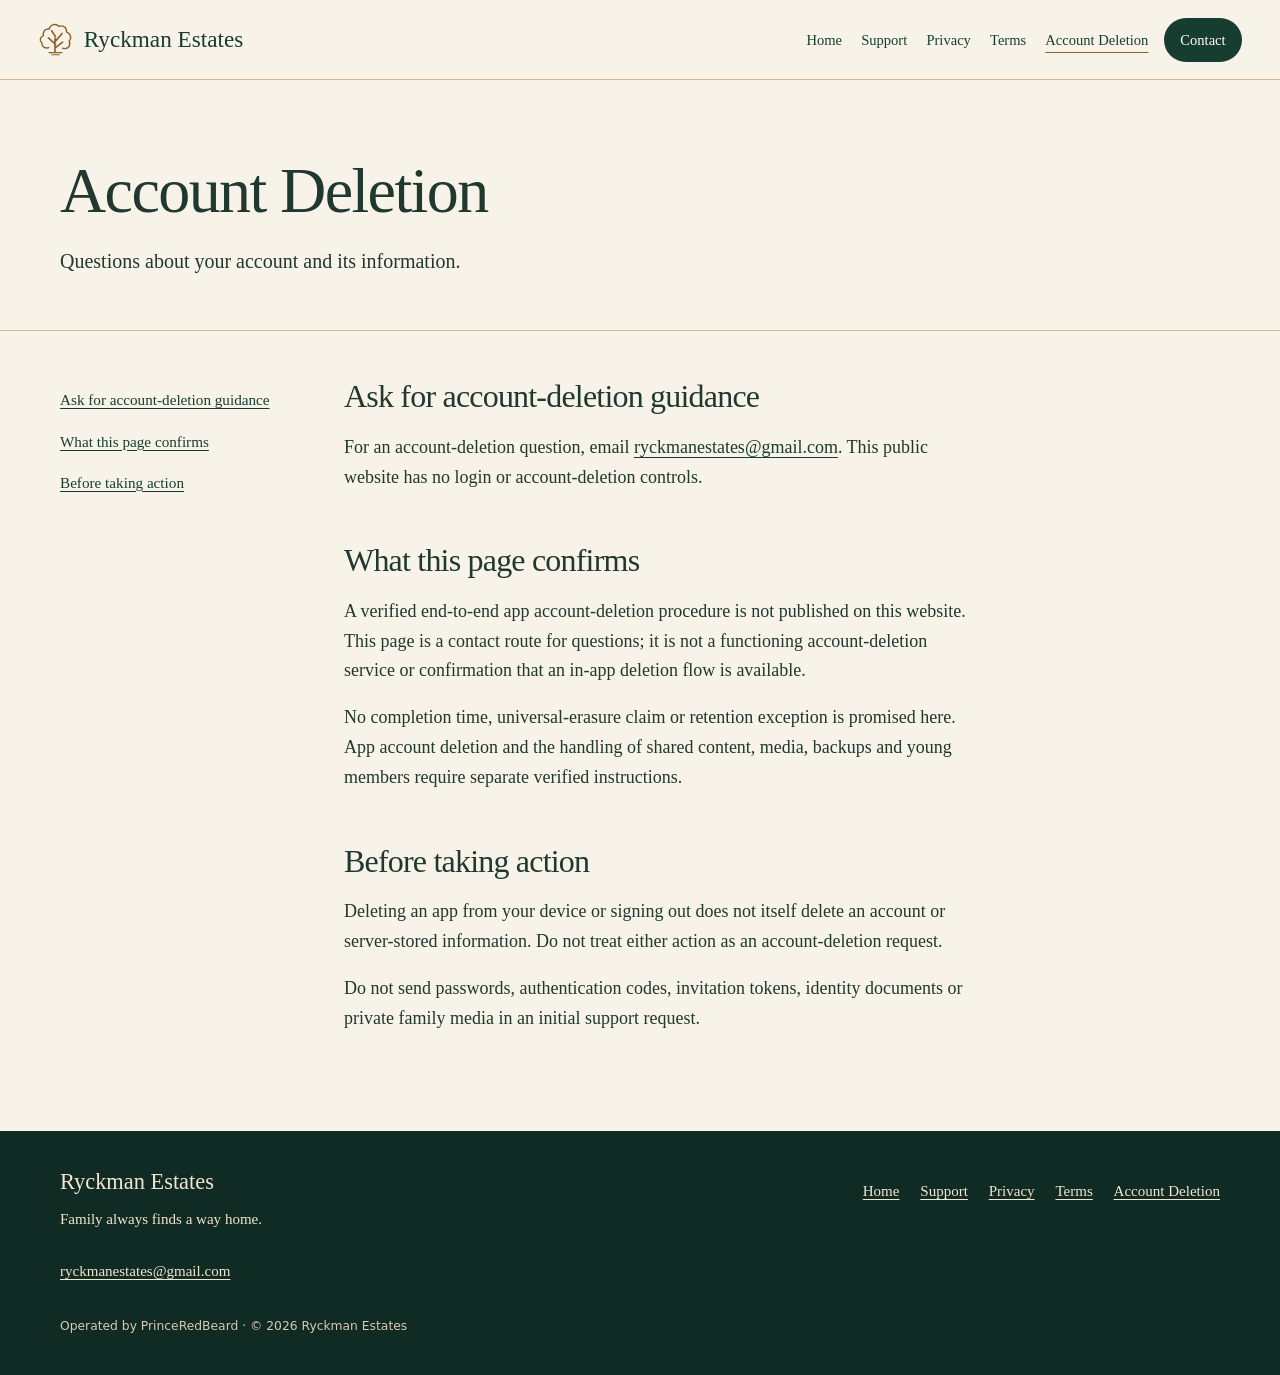
==== docs/account-deletion/index.html @ 8450f485 "Publish full Ryckman Estates website with scoped public information" ====
<!doctype html>
<html lang="en"><head><meta charset="utf-8"><meta name="viewport" content="width=device-width,initial-scale=1"><title>Account Deletion · Ryckman Estates</title><meta name="description" content="Questions about your account and its information."><meta name="robots" content="index,follow"><meta name="theme-color" content="#173d31"><meta property="og:title" content="Account Deletion · Ryckman Estates"><meta property="og:description" content="Questions about your account and its information."><meta property="og:type" content="website"><link rel="icon" href="../assets/img/crest.svg" type="image/svg+xml"><link rel="stylesheet" href="../assets/css/site.css"><link rel="canonical" href="https://davidryckman.github.io/ryckman-estates-site/account-deletion/"><meta property="og:url" content="https://davidryckman.github.io/ryckman-estates-site/account-deletion/"></head>
<body><a class="skip-link" href="#main">Skip to content</a><header class="site-header"><div class="header-inner"><a class="brand" href="../index.html" aria-label="Ryckman Estates home"><img src="../assets/img/crest.svg" alt="" width="35" height="40"><span>Ryckman Estates</span></a><nav class="site-nav" aria-label="Main navigation"><a href="../index.html">Home</a><a href="../support/">Support</a><a href="../privacy/">Privacy</a><a href="../terms/">Terms</a><a href="../account-deletion/" aria-current="page">Account Deletion</a><a class="contact-link" href="mailto:ryckmanestates@gmail.com">Contact</a></nav></div></header><main id="main"><div class="content-header"><div class="wrap"><h1>Account Deletion</h1><p>Questions about your account and its information.</p></div></div><div class="wrap content-layout"><nav class="page-toc" aria-label="On this page"><a href="#contact">Ask for account-deletion guidance</a><a href="#scope">What this page confirms</a><a href="#before">Before taking action</a></nav><article class="page-copy"><section id="contact"><h2>Ask for account-deletion guidance</h2><p>For an account-deletion question, email <a href="mailto:ryckmanestates@gmail.com">ryckmanestates@gmail.com</a>. This public website has no login or account-deletion controls.</p></section><section id="scope"><h2>What this page confirms</h2><p>A verified end-to-end app account-deletion procedure is not published on this website. This page is a contact route for questions; it is not a functioning account-deletion service or confirmation that an in-app deletion flow is available.</p><p>No completion time, universal-erasure claim or retention exception is promised here. App account deletion and the handling of shared content, media, backups and young members require separate verified instructions.</p></section><section id="before"><h2>Before taking action</h2><p>Deleting an app from your device or signing out does not itself delete an account or server-stored information. Do not treat either action as an account-deletion request.</p><p>Do not send passwords, authentication codes, invitation tokens, identity documents or private family media in an initial support request.</p></section></article></div></main><footer class="site-footer"><div class="wrap"><div class="footer-inner"><div><p class="footer-brand">Ryckman Estates</p><p>Family always finds a way home.</p><a href="mailto:ryckmanestates@gmail.com">ryckmanestates@gmail.com</a></div><nav class="footer-nav" aria-label="Footer navigation"><a href="../index.html">Home</a><a href="../support/">Support</a><a href="../privacy/">Privacy</a><a href="../terms/">Terms</a><a href="../account-deletion/">Account Deletion</a></nav></div><p class="footer-meta">Operated by PrinceRedBeard · © 2026 Ryckman Estates</p></div></footer></body></html>
---- docs/assets/css/site.css ----
@charset "UTF-8";
:root{--forest:#173d31;--forest-deep:#102b24;--paper:#f8f3e8;--paper-deep:#eee3ce;--ink:#20382f;--muted:#586255;--gold:#8a622a;--line:#cbb995;--white:#fffdf7;--body:Georgia,'Times New Roman',serif;--ui:system-ui,-apple-system,BlinkMacSystemFont,'Segoe UI',sans-serif;--measure:70ch;--radius:14px;--shadow:0 12px 30px rgb(36 31 18 / .13)}
*{box-sizing:border-box}html{scroll-behavior:smooth;scroll-padding-top:1.5rem}body{margin:0;background:var(--paper);color:var(--ink);font:1.125rem/1.65 var(--body);text-rendering:optimizeLegibility}::selection{background:#d9bc83;color:var(--forest-deep)}a{color:var(--forest);text-underline-offset:.22em;text-decoration-thickness:1px}a:hover{text-decoration-thickness:2px}button,a,input,summary{ -webkit-tap-highlight-color:rgb(138 98 42 / .18)}:focus-visible{outline:3px solid var(--gold);outline-offset:5px}img,svg{max-width:100%}img{height:auto}p{margin:0 0 1.1rem}h1,h2,h3{font-weight:400;line-height:1.12;letter-spacing:-.025em;margin:0 0 1.1rem;text-wrap:balance}h1{font-size:clamp(2.6rem,5vw,4.8rem)}h2{font-size:clamp(2rem,3.5vw,3.3rem)}h3{font-size:1.5rem}ul,ol{padding-left:1.25rem}li+li{margin-top:.55rem}small{font-size:.86rem}.skip-link{position:absolute;top:.5rem;left:1rem;z-index:50;transform:translateY(-180%);padding:.6rem 1rem;background:var(--forest);color:white}.skip-link:focus{transform:none}.review-ribbon{background:var(--forest-deep);color:#f9efda;text-align:center;padding:.45rem 1rem;font: .75rem/1.5 var(--ui);letter-spacing:.035em}.site-header{background:var(--paper);border-bottom:1px solid var(--line)}.header-inner{max-width:1320px;margin:auto;display:flex;align-items:center;justify-content:space-between;gap:1rem;padding:1.1rem 3vw}.brand{display:flex;align-items:center;gap:.65rem;color:var(--forest);text-decoration:none;font-size:1.45rem;line-height:1.05;white-space:nowrap}.brand img{width:35px;height:40px;flex:none}.site-nav{display:flex;flex-wrap:wrap;gap:.25rem .8rem;align-items:center;font-size:.91rem}.site-nav a{padding:.55rem .2rem;text-decoration:none;min-height:44px;display:inline-flex;align-items:center}.site-nav a:hover,.site-nav a[aria-current=page]{text-decoration:underline;text-decoration-color:var(--gold);text-underline-offset:.5em}.site-nav .contact-link{background:var(--forest);color:var(--white);padding:.55rem 1rem;border-radius:24px}.site-nav .contact-link:hover{background:var(--forest-deep);text-decoration:none}.wrap{width:min(1160px,calc(100% - 3rem));margin:auto}.narrow{max-width:var(--measure)}.button{display:inline-flex;align-items:center;justify-content:center;gap:.7rem;min-height:48px;padding:.8rem 1.5rem;border:1px solid var(--forest);border-radius:9px;background:var(--forest);color:var(--white);font-size:1.02rem;text-decoration:none;text-align:center}.button:hover{background:var(--forest-deep);color:white;text-decoration:none}.button.secondary{background:transparent;color:var(--forest)}.button.secondary:hover{background:var(--paper-deep)}.actions{display:flex;flex-wrap:wrap;gap:.8rem;align-items:center}.crest-lockup{display:flex;align-items:center;justify-content:center;gap:1.1rem;margin:0 auto 1.2rem;width:240px}.crest-lockup:before,.crest-lockup:after{content:"";height:1px;background:var(--gold);flex:1}.crest-lockup img{width:57px;height:57px}.prelaunch{min-height:70vh;display:grid;place-items:center;padding:5rem 1.5rem 6rem;text-align:center;background:var(--paper)}.prelaunch .intro{max-width:620px}.prelaunch h1{margin:.6rem 0 1.4rem}.brand-line{font-size:.88rem;letter-spacing:.14em;text-transform:uppercase;color:var(--gold);margin-bottom:2.7rem}.prelaunch .lead{font-size:1.35rem;max-width:33ch;margin:0 auto 1.5rem}.prelaunch .actions{justify-content:center;margin-top:2rem}.availability{font: .86rem/1.65 var(--ui);color:var(--muted);margin-top:1.4rem}.site-footer{padding:2.4rem 0;background:var(--forest-deep);color:#f2e6ce;font-size:.94rem}.footer-inner{display:flex;flex-wrap:wrap;gap:1.8rem 3rem;justify-content:space-between;align-items:flex-start}.site-footer a{color:#f2e6ce}.footer-brand{font-size:1.4rem;line-height:1.2;margin-bottom:.65rem}.footer-nav{display:flex;flex-wrap:wrap;gap:.8rem 1.3rem}.footer-meta{font: .77rem/1.6 var(--ui);margin:1.5rem 0 0;color:#d6cab3}.content-header{padding:4.7rem 0 2.2rem;border-bottom:1px solid var(--line)}.content-header p{font-size:1.25rem;max-width:57ch}.content-layout{display:grid;grid-template-columns:220px minmax(0,1fr);gap:4rem;padding:3rem 0 5rem}.page-toc{font-size:.95rem;align-self:start;position:sticky;top:2rem}.page-toc strong{font-family:var(--ui);font-weight:600;font-size:.8rem}.page-toc a{display:block;padding:.5rem 0;min-height:40px}.page-copy{max-width:var(--measure);min-width:0}.page-copy section+section{margin-top:3.2rem}.page-copy h2{font-size:2rem}.page-copy h3{font-size:1.25rem;font-weight:bold;margin-top:1.5rem}.page-copy p{overflow-wrap:break-word}.review-note{background:var(--paper-deep);padding:1.3rem 1.5rem;border-radius:var(--radius);font-size:1rem;margin-bottom:2.5rem}.review-note strong{display:block;margin-bottom:.35rem}.review-note p:last-child{margin-bottom:0}.contact-block{padding:1.7rem 0;border-top:1px solid var(--line);margin-top:2rem}.contact-block a{overflow-wrap:anywhere}.contact-block h2{font-size:1.7rem}.faq{border-top:1px solid var(--line);padding:1.2rem 0}.faq:last-child{border-bottom:1px solid var(--line)}summary{cursor:pointer;font-size:1.25rem;min-height:44px;padding:.25rem 1.5rem .25rem 0}details[open] summary{margin-bottom:.9rem}.error-page{min-height:65vh;display:grid;align-content:center;padding:5rem 0}.error-page p{max-width:50ch}.error-page .actions{margin-top:1.5rem}

@media(max-width:1050px){.header-inner{flex-direction:column;padding:1rem 1.5rem}.site-nav{justify-content:center}.content-layout{grid-template-columns:180px minmax(0,1fr);gap:2.5rem}}
@media(max-width:720px){body{font-size:1.0625rem}.wrap{width:calc(100% - 2.5rem)}.header-inner{padding:.8rem 1rem;gap:.65rem}.brand{font-size:1.35rem}.brand img{width:29px;height:32px}.site-nav{gap:0 .65rem;font-size:.83rem}.site-nav a{padding:.4rem .1rem}.site-nav .contact-link{padding:.4rem .8rem}.review-ribbon{font-size:.75rem;padding:.35rem .7rem}.prelaunch{min-height:65vh;padding:3.8rem 1.25rem 4.7rem}.prelaunch .lead{font-size:1.2rem}.brand-line{font-size:.7rem;letter-spacing:.1em}.prelaunch h1{font-size:2.9rem}.content-header{padding:3rem 0 1.6rem}.content-header h1{font-size:2.65rem}.content-header p{font-size:1.15rem}.content-layout{display:block;padding-top:1.6rem}.page-toc{position:static;border-bottom:1px solid var(--line);padding-bottom:1.3rem;margin-bottom:2rem}.page-toc a{display:inline-block;padding:.35rem .9rem .35rem 0;min-height:44px}.page-toc strong{display:block;margin-bottom:.6rem}.page-copy h2{font-size:1.7rem}.review-note{padding:1.2rem}.footer-inner{gap:2rem}.footer-nav{font-size:.9rem;gap:.75rem 1.2rem}.site-footer{padding:2rem 0}.actions{align-items:stretch}.actions .button{flex:1 1 auto}}
@media(prefers-reduced-motion:reduce){html{scroll-behavior:auto}*,*:before,*:after{animation:none!important;transition:none!important}}
.site-footer a{display:inline-flex;align-items:center;min-height:44px}
.site-footer :focus-visible{outline-color:#f2e6ce}
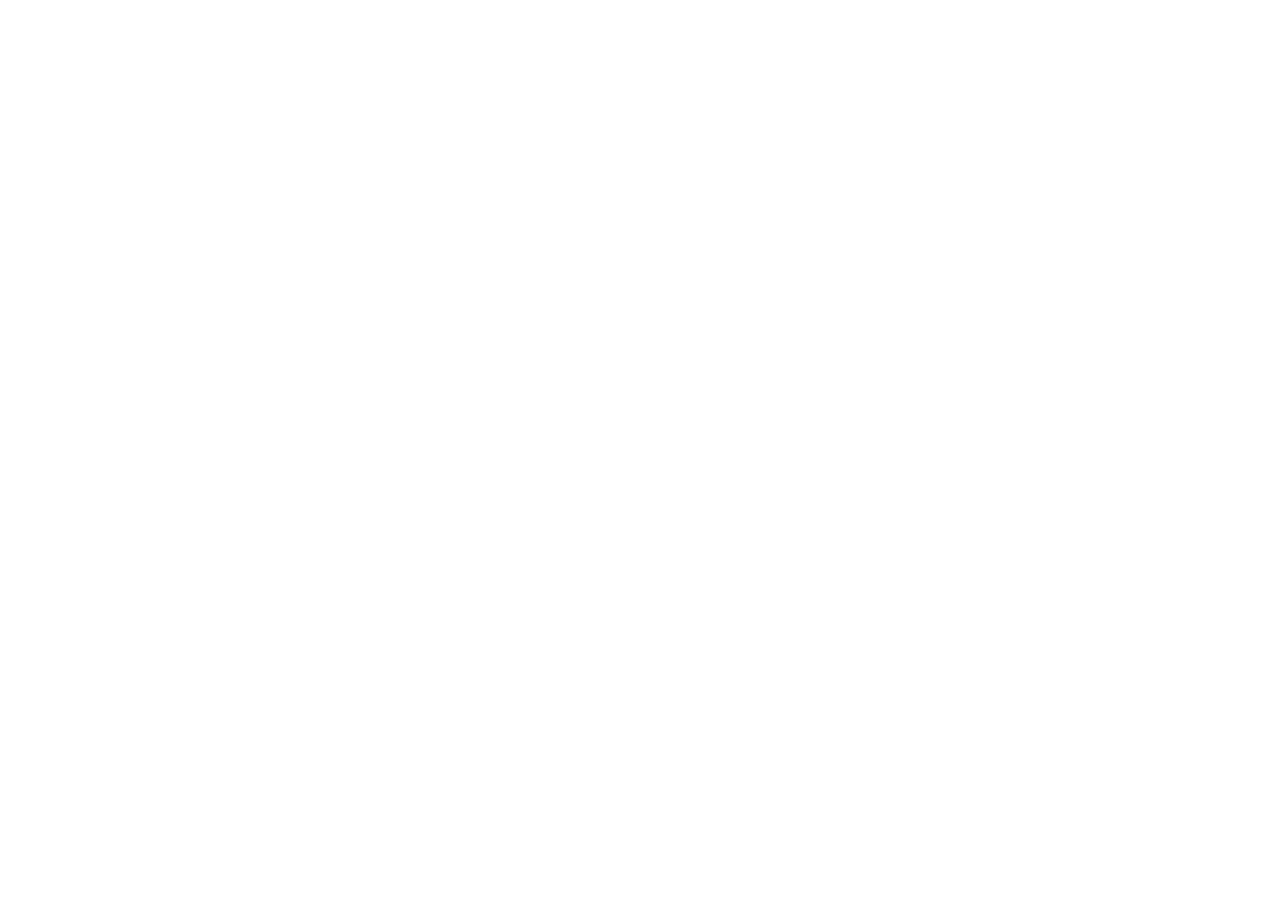
==== commit 4265dfc4: "Redirect existing website routes to Family Estates" ====
--- a/docs/account-deletion/index.html
+++ b/docs/account-deletion/index.html
@@ -1,3 +1,2 @@
 <!doctype html>
-<html lang="en"><head><meta charset="utf-8"><meta name="viewport" content="width=device-width,initial-scale=1"><title>Account Deletion · Ryckman Estates</title><meta name="description" content="Questions about your account and its information."><meta name="robots" content="index,follow"><meta name="theme-color" content="#173d31"><meta property="og:title" content="Account Deletion · Ryckman Estates"><meta property="og:description" content="Questions about your account and its information."><meta property="og:type" content="website"><link rel="icon" href="../assets/img/crest.svg" type="image/svg+xml"><link rel="stylesheet" href="../assets/css/site.css"><link rel="canonical" href="https://davidryckman.github.io/ryckman-estates-site/account-deletion/"><meta property="og:url" content="https://davidryckman.github.io/ryckman-estates-site/account-deletion/"></head>
-<body><a class="skip-link" href="#main">Skip to content</a><header class="site-header"><div class="header-inner"><a class="brand" href="../index.html" aria-label="Ryckman Estates home"><img src="../assets/img/crest.svg" alt="" width="35" height="40"><span>Ryckman Estates</span></a><nav class="site-nav" aria-label="Main navigation"><a href="../index.html">Home</a><a href="../support/">Support</a><a href="../privacy/">Privacy</a><a href="../terms/">Terms</a><a href="../account-deletion/" aria-current="page">Account Deletion</a><a class="contact-link" href="mailto:ryckmanestates@gmail.com">Contact</a></nav></div></header><main id="main"><div class="content-header"><div class="wrap"><h1>Account Deletion</h1><p>Questions about your account and its information.</p></div></div><div class="wrap content-layout"><nav class="page-toc" aria-label="On this page"><a href="#contact">Ask for account-deletion guidance</a><a href="#scope">What this page confirms</a><a href="#before">Before taking action</a></nav><article class="page-copy"><section id="contact"><h2>Ask for account-deletion guidance</h2><p>For an account-deletion question, email <a href="mailto:ryckmanestates@gmail.com">ryckmanestates@gmail.com</a>. This public website has no login or account-deletion controls.</p></section><section id="scope"><h2>What this page confirms</h2><p>A verified end-to-end app account-deletion procedure is not published on this website. This page is a contact route for questions; it is not a functioning account-deletion service or confirmation that an in-app deletion flow is available.</p><p>No completion time, universal-erasure claim or retention exception is promised here. App account deletion and the handling of shared content, media, backups and young members require separate verified instructions.</p></section><section id="before"><h2>Before taking action</h2><p>Deleting an app from your device or signing out does not itself delete an account or server-stored information. Do not treat either action as an account-deletion request.</p><p>Do not send passwords, authentication codes, invitation tokens, identity documents or private family media in an initial support request.</p></section></article></div></main><footer class="site-footer"><div class="wrap"><div class="footer-inner"><div><p class="footer-brand">Ryckman Estates</p><p>Family always finds a way home.</p><a href="mailto:ryckmanestates@gmail.com">ryckmanestates@gmail.com</a></div><nav class="footer-nav" aria-label="Footer navigation"><a href="../index.html">Home</a><a href="../support/">Support</a><a href="../privacy/">Privacy</a><a href="../terms/">Terms</a><a href="../account-deletion/">Account Deletion</a></nav></div><p class="footer-meta">Operated by PrinceRedBeard · © 2026 Ryckman Estates</p></div></footer></body></html>
+<html lang="en"><head><meta charset="utf-8"><meta name="viewport" content="width=device-width,initial-scale=1"><title>Family Estates has moved</title><meta http-equiv="refresh" content="0;url=https://davidryckman.github.io/family-estates-site/account-deletion/"><link rel="canonical" href="https://davidryckman.github.io/family-estates-site/account-deletion/"><meta name="robots" content="noindex,follow"></head><body><h1>Welcome to Family Estates</h1><p>Our website has a new address.</p><p><a href="https://davidryckman.github.io/family-estates-site/account-deletion/">Continue to Family Estates</a></p></body></html>
